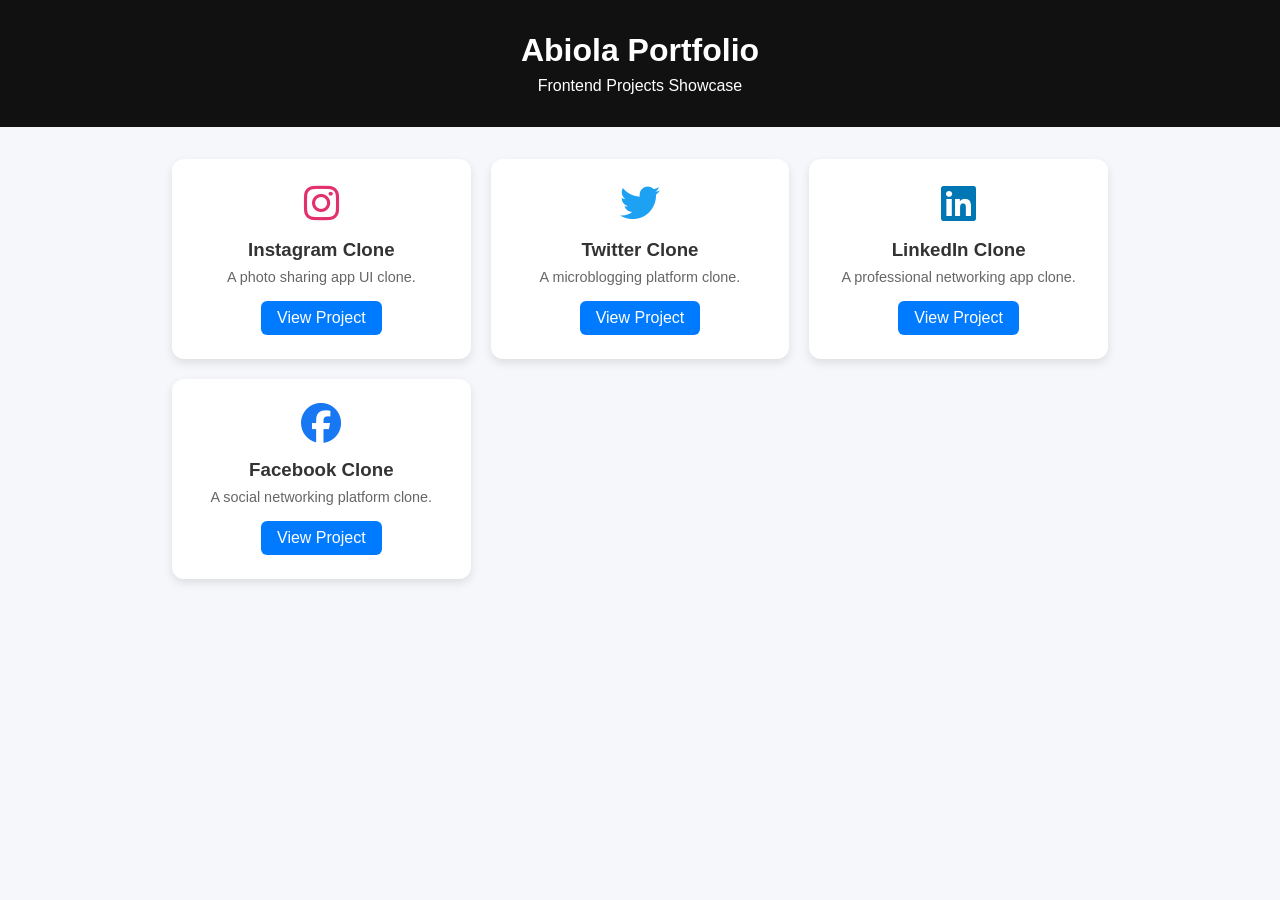
==== index.html @ 4d14a5b1 "Second Commit" ====
<!DOCTYPE html>
<html lang="en">

<head>
  <meta charset="UTF-8">
  <meta name="viewport" content="width=device-width, initial-scale=1.0">
  <title>My Portfolio</title>

  <!-- Font Awesome -->
  <link rel="stylesheet" href="https://cdnjs.cloudflare.com/ajax/libs/font-awesome/6.5.0/css/all.min.css">
  <link rel="stylesheet" href="style.css">
</head>

<body>

  <header>
    <h1>Abiola Portfolio</h1>
    <p>Frontend Projects Showcase</p>
  </header>

  <section class="container">

    <div class="card">
      <i class="fab fa-instagram instagram"></i>
      <h3>Instagram Clone</h3>
      <p>A photo sharing app UI clone.</p>
      <a href="..//Socials/Instagram/index.html" target="_blank">View Project</a>
    </div>

    <div class="card">
      <i class="fab fa-twitter twitter"></i>
      <h3>Twitter Clone</h3>
      <p>A microblogging platform clone.</p>
      <a href="..//Socials/Twitter/index.html" target="_blank">View Project</a>
    </div>

    <div class="card">
      <i class="fab fa-linkedin linkedin"></i>
      <h3>LinkedIn Clone</h3>
      <p>A professional networking app clone.</p>
      <a href="..//Socials/LinkedIn/index.html" target="_blank">View Project</a>
    </div>

    <div class="card">
      <i class="fab fa-facebook facebook"></i>
      <h3>Facebook Clone</h3>
      <p>A social networking platform clone.</p>
      <a href="..//Socials/Facebook/index.html" target="_blank">View Project</a>
    </div>

  </section>

</body>

</html>
---- style.css ----
* {
   margin: 0;
   padding: 0;
   box-sizing: border-box;
   font-family: Arial, sans-serif;
 }

 body {
   background: #f5f7fa;
   color: #333;
 }

 header {
   text-align: center;
   padding: 2rem;
   background: #111;
   color: #fff;
 }

 header h1 {
   margin-bottom: 0.5rem;
 }

 .container {
   display: grid;
   grid-template-columns: repeat(auto-fit, minmax(250px, 1fr));
   gap: 20px;
   padding: 2rem;
   max-width: 1000px;
   margin: auto;
 }

 .card {
   background: #fff;
   border-radius: 12px;
   padding: 1.5rem;
   text-align: center;
   box-shadow: 0 4px 10px rgba(0, 0, 0, 0.1);
   transition: transform 0.2s, box-shadow 0.2s;
 }

 .card:hover {
   transform: translateY(-5px);
   box-shadow: 0 8px 18px rgba(0, 0, 0, 0.15);
 }

 .card i {
   font-size: 2.5rem;
   margin-bottom: 1rem;
 }

 .card h3 {
   margin-bottom: 0.5rem;
 }

 .card p {
   font-size: 0.9rem;
   margin-bottom: 1rem;
   color: #666;
 }

 .card a {
   display: inline-block;
   text-decoration: none;
   color: #fff;
   background: #007bff;
   padding: 0.5rem 1rem;
   border-radius: 6px;
   transition: background 0.2s;
 }

 .card a:hover {
   background: #0056b3;
 }

 /* Brand colors */
 .instagram {
   color: #E1306C;
 }

 .twitter {
   color: #1DA1F2;
 }

 .linkedin {
   color: #0077B5;
 }

 .facebook {
   color: #1877F2;
 }
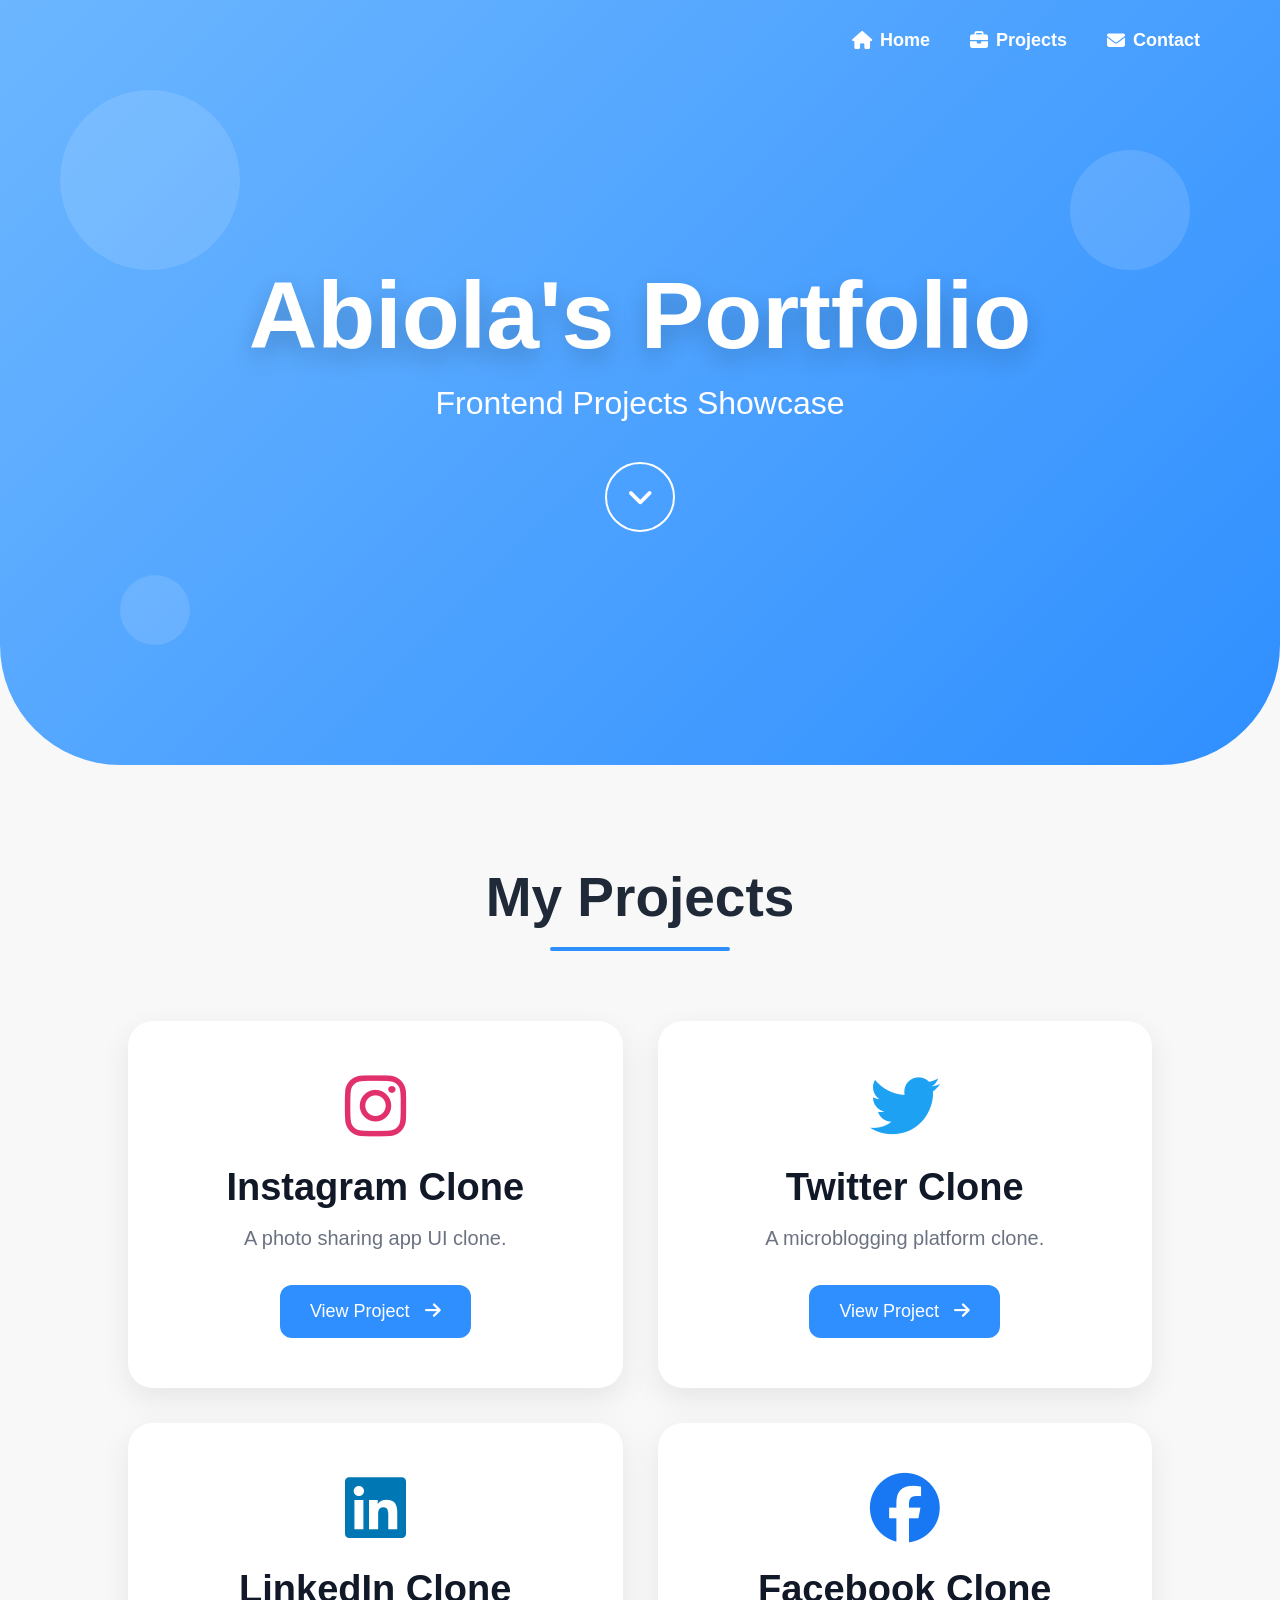
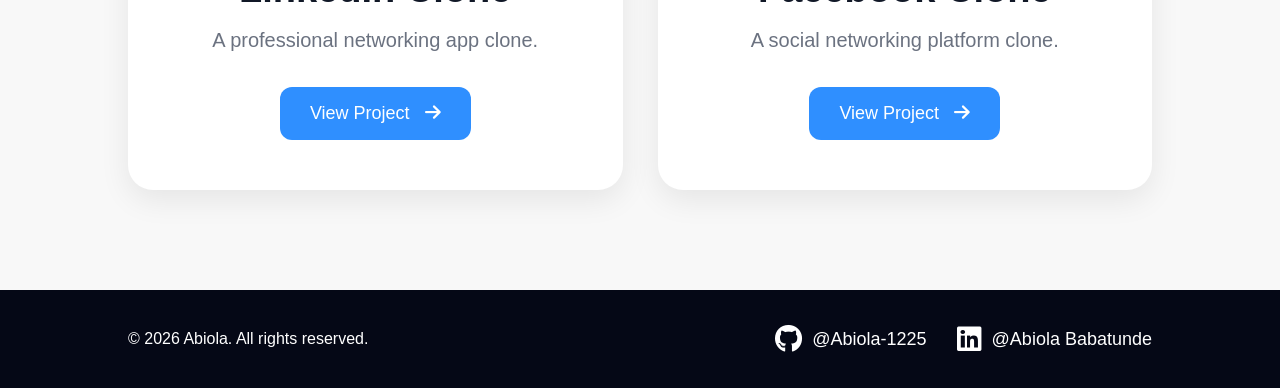
==== commit 08190c4e: "final1" ====
--- a/index.html
+++ b/index.html
@@ -2,54 +2,159 @@
 <html lang="en">
 
 <head>
-  <meta charset="UTF-8">
-  <meta name="viewport" content="width=device-width, initial-scale=1.0">
-  <title>My Portfolio</title>
+  <meta charset="UTF-8" />
+  <meta name="viewport" content="width=device-width, initial-scale=1.0" />
+  <title>Abiola Portfolio</title>
 
-  <!-- Font Awesome -->
-  <link rel="stylesheet" href="https://cdnjs.cloudflare.com/ajax/libs/font-awesome/6.5.0/css/all.min.css">
-  <link rel="stylesheet" href="style.css">
+  <!-- FONT AWESOME -->
+  <link rel="stylesheet" href="https://cdnjs.cloudflare.com/ajax/libs/font-awesome/6.5.1/css/all.min.css" />
+
+  <!-- CSS -->
+  <link rel="stylesheet" href="style.css" />
 </head>
 
 <body>
 
-  <header>
-    <h1>Abiola Portfolio</h1>
-    <p>Frontend Projects Showcase</p>
-  </header>
+  <!-- HERO SECTION -->
+  <section class="hero">
 
-  <section class="container">
+    <!-- NAVBAR -->
+    <nav class="navbar">
+      <a href="#"><i class="fas fa-home"></i> Home</a>
+      <a href="#"><i class="fas fa-briefcase"></i> Projects</a>
+      <a href="#"><i class="fas fa-envelope"></i> Contact</a>
+    </nav>
 
-    <div class="card">
-      <i class="fab fa-instagram instagram"></i>
-      <h3>Instagram Clone</h3>
-      <p>A photo sharing app UI clone.</p>
-      <a href="..//Socials/Instagram/index.html" target="_blank">View Project</a>
+    <!-- HERO CONTENT -->
+    <div class="hero-content">
+
+      <h1 class="main-title">
+        Abiola's Portfolio
+      </h1>
+
+      <p class="subtitle">
+        Frontend Projects Showcase
+      </p>
+
+      <div class="scroll-btn">
+        <i class="fas fa-angle-down"></i>
+      </div>
+
     </div>
 
-    <div class="card">
-      <i class="fab fa-twitter twitter"></i>
-      <h3>Twitter Clone</h3>
-      <p>A microblogging platform clone.</p>
-      <a href="..//Socials/Twitter/index.html" target="_blank">View Project</a>
-    </div>
+    <!-- FLOATING CIRCLES -->
+    <div class="circle one"></div>
+    <div class="circle two"></div>
+    <div class="circle three"></div>
 
-    <div class="card">
-      <i class="fab fa-linkedin linkedin"></i>
-      <h3>LinkedIn Clone</h3>
-      <p>A professional networking app clone.</p>
-      <a href="..//Socials/LinkedIn/index.html" target="_blank">View Project</a>
-    </div>
+  </section>
 
-    <div class="card">
-      <i class="fab fa-facebook facebook"></i>
-      <h3>Facebook Clone</h3>
-      <p>A social networking platform clone.</p>
-      <a href="..//Socials/Facebook/index.html" target="_blank">View Project</a>
+  <!-- PROJECT SECTION -->
+  <section class="projects">
+
+    <h2 class="project-title">
+      My Projects
+    </h2>
+
+    <div class="line"></div>
+
+    <div class="project-grid">
+
+      <!-- INSTAGRAM -->
+      <div class="card">
+        <i class="fab fa-instagram icon instagram"></i>
+
+        <h3>Instagram Clone</h3>
+
+        <p>
+          A photo sharing app UI clone.
+        </p>
+        <a href="./Instagram/index.html" target="_blank">
+          <button>
+            View Project
+            <i class="fas fa-arrow-right"></i>
+          </button>
+        </a>
+      </div>
+
+      <!-- TWITTER -->
+      <div class="card">
+        <i class="fab fa-twitter icon twitter"></i>
+
+        <h3>Twitter Clone</h3>
+
+        <p>
+          A microblogging platform clone.
+        </p>
+        <a href="./Twitter/index.html" target="_blank">
+          <button>
+            View Project
+            <i class="fas fa-arrow-right"></i>
+          </button>
+        </a>
+      </div>
+
+      <!-- LINKEDIN -->
+      <div class="card">
+        <i class="fab fa-linkedin icon linkedin"></i>
+
+        <h3>LinkedIn Clone</h3>
+
+        <p>
+          A professional networking app clone.
+        </p>
+        <a href="./LinkedIn/index.html" target="_blank">
+          <button>
+            View Project
+            <i class="fas fa-arrow-right"></i>
+          </button>
+        </a>
+      </div>
+
+      <!-- FACEBOOK -->
+      <div class="card">
+        <i class="fab fa-facebook icon facebook"></i>
+
+        <h3>Facebook Clone</h3>
+
+        <p>
+          A social networking platform clone.
+        </p>
+        <a href="./Facebook/index.html" target="_blank">
+          <button>
+            View Project
+            <i class="fas fa-arrow-right"></i>
+          </button>
+        </a>
+      </div>
+
     </div>
 
   </section>
 
+  <!-- FOOTER -->
+  <footer>
+
+    <p>
+      © 2026 Abiola. All rights reserved.
+    </p>
+
+    <div class="socials">
+
+      <a href="#">
+        <i class="fab fa-github"></i>
+        @Abiola-1225
+      </a>
+
+      <a href="#">
+        <i class="fab fa-linkedin"></i>
+        @Abiola Babatunde
+      </a>
+
+    </div>
+
+  </footer>
+
 </body>
 
 </html>
--- a/style.css
+++ b/style.css
@@ -1,91 +1,341 @@
- * {
-   margin: 0;
-   padding: 0;
-   box-sizing: border-box;
-   font-family: Arial, sans-serif;
- }
-
- body {
-   background: #f5f7fa;
-   color: #333;
- }
-
- header {
-   text-align: center;
-   padding: 2rem;
-   background: #111;
-   color: #fff;
- }
-
- header h1 {
-   margin-bottom: 0.5rem;
- }
-
- .container {
-   display: grid;
-   grid-template-columns: repeat(auto-fit, minmax(250px, 1fr));
-   gap: 20px;
-   padding: 2rem;
-   max-width: 1000px;
-   margin: auto;
- }
-
- .card {
-   background: #fff;
-   border-radius: 12px;
-   padding: 1.5rem;
-   text-align: center;
-   box-shadow: 0 4px 10px rgba(0, 0, 0, 0.1);
-   transition: transform 0.2s, box-shadow 0.2s;
- }
-
- .card:hover {
-   transform: translateY(-5px);
-   box-shadow: 0 8px 18px rgba(0, 0, 0, 0.15);
- }
-
- .card i {
-   font-size: 2.5rem;
-   margin-bottom: 1rem;
- }
-
- .card h3 {
-   margin-bottom: 0.5rem;
- }
-
- .card p {
-   font-size: 0.9rem;
-   margin-bottom: 1rem;
-   color: #666;
- }
-
- .card a {
-   display: inline-block;
-   text-decoration: none;
-   color: #fff;
-   background: #007bff;
-   padding: 0.5rem 1rem;
-   border-radius: 6px;
-   transition: background 0.2s;
- }
-
- .card a:hover {
-   background: #0056b3;
- }
-
- /* Brand colors */
- .instagram {
-   color: #E1306C;
- }
-
- .twitter {
-   color: #1DA1F2;
- }
-
- .linkedin {
-   color: #0077B5;
- }
-
- .facebook {
-   color: #1877F2;
- }+* {
+  margin: 0;
+  padding: 0;
+  box-sizing: border-box;
+  font-family: 'Segoe UI', sans-serif;
+}
+
+body {
+  background: #f8f8f8;
+  overflow-x: hidden;
+}
+
+/* HERO SECTION */
+
+.hero {
+  position: relative;
+  min-height: 85vh;
+  background: linear-gradient(135deg,
+      #6cb6ff,
+      #2f8fff);
+  overflow: hidden;
+  border-bottom-left-radius: 120px;
+  border-bottom-right-radius: 120px;
+}
+
+/* NAVBAR */
+
+.navbar {
+  display: flex;
+  justify-content: flex-end;
+  gap: 40px;
+  padding: 30px 80px;
+}
+
+.navbar a {
+  text-decoration: none;
+  color: white;
+  font-size: 18px;
+  font-weight: 600;
+  display: flex;
+  align-items: center;
+  gap: 8px;
+  position: relative;
+  transition: 0.3s;
+}
+
+.navbar a::after {
+  content: '';
+  position: absolute;
+  width: 0%;
+  height: 3px;
+  background: white;
+  left: 0;
+  bottom: -8px;
+  border-radius: 10px;
+  transition: 0.3s;
+}
+
+.navbar a:hover::after {
+  width: 100%;
+}
+
+/* HERO CONTENT */
+
+.hero-content {
+  height: 70vh;
+  display: flex;
+  flex-direction: column;
+  justify-content: center;
+  align-items: center;
+  text-align: center;
+  color: white;
+  position: relative;
+  z-index: 10;
+}
+
+/* POP OUT ANIMATION */
+
+.main-title {
+  font-size: 95px;
+  font-weight: 800;
+  text-shadow:
+    0 10px 25px rgba(0, 0, 0, 0.2);
+
+  animation: popUp 1.2s ease;
+}
+
+@keyframes popUp {
+  0% {
+    transform: scale(0.5);
+    opacity: 0;
+  }
+
+  60% {
+    transform: scale(1.1);
+  }
+
+  100% {
+    transform: scale(1);
+    opacity: 1;
+  }
+}
+
+.subtitle {
+  font-size: 32px;
+  margin-top: 15px;
+  font-weight: 400;
+}
+
+/* SCROLL BUTTON */
+
+.scroll-btn {
+  margin-top: 40px;
+  width: 70px;
+  height: 70px;
+  border: 2px solid white;
+  border-radius: 50%;
+  display: flex;
+  justify-content: center;
+  align-items: center;
+  font-size: 30px;
+  cursor: pointer;
+  transition: 0.4s;
+  animation: bounce 2s infinite;
+}
+
+.scroll-btn:hover {
+  background: white;
+  color: #2f8fff;
+}
+
+@keyframes bounce {
+
+  0%,
+  100% {
+    transform: translateY(0);
+  }
+
+  50% {
+    transform: translateY(12px);
+  }
+}
+
+/* FLOATING CIRCLES */
+
+.circle {
+  position: absolute;
+  border-radius: 50%;
+  background: rgba(255, 255, 255, 0.12);
+}
+
+.one {
+  width: 180px;
+  height: 180px;
+  top: 90px;
+  left: 60px;
+}
+
+.two {
+  width: 120px;
+  height: 120px;
+  top: 150px;
+  right: 90px;
+}
+
+.three {
+  width: 70px;
+  height: 70px;
+  bottom: 120px;
+  left: 120px;
+}
+
+/* PROJECT SECTION */
+
+.projects {
+  padding: 100px 10%;
+}
+
+.project-title {
+  text-align: center;
+  font-size: 55px;
+  color: #1f2937;
+}
+
+.line {
+  width: 180px;
+  height: 4px;
+  background: #2f8fff;
+  margin: 18px auto 70px;
+  border-radius: 10px;
+}
+
+/* GRID */
+
+.project-grid {
+  display: grid;
+  grid-template-columns: repeat(2, 1fr);
+  gap: 35px;
+}
+
+/* CARD */
+
+.card {
+  background: white;
+  padding: 50px 30px;
+  border-radius: 25px;
+  text-align: center;
+  transition: 0.4s;
+  box-shadow:
+    0 10px 30px rgba(0, 0, 0, 0.08);
+}
+
+.card:hover {
+  transform: translateY(-12px);
+  box-shadow:
+    0 20px 45px rgba(0, 0, 0, 0.12);
+}
+
+.icon {
+  font-size: 70px;
+  margin-bottom: 25px;
+}
+
+/* ICON COLORS */
+
+.instagram {
+  color: #e1306c;
+}
+
+.twitter {
+  color: #1da1f2;
+}
+
+.linkedin {
+  color: #0077b5;
+}
+
+.facebook {
+  color: #1877f2;
+}
+
+/* CARD TEXT */
+
+.card h3 {
+  font-size: 38px;
+  margin-bottom: 18px;
+  color: #111827;
+}
+
+.card p {
+  color: #6b7280;
+  font-size: 20px;
+  margin-bottom: 35px;
+}
+
+/* BUTTON */
+
+.card button {
+  border: none;
+  background: #2f8fff;
+  color: white;
+  padding: 16px 30px;
+  border-radius: 12px;
+  font-size: 18px;
+  cursor: pointer;
+  transition: 0.3s;
+}
+
+.card button:hover {
+  background: #1877f2;
+  transform: scale(1.05);
+}
+
+.card button i {
+  margin-left: 10px;
+}
+
+/* FOOTER */
+
+footer {
+  background: #050816;
+  color: white;
+  padding: 35px 10%;
+  display: flex;
+  justify-content: space-between;
+  align-items: center;
+  flex-wrap: wrap;
+  gap: 20px;
+}
+
+.socials {
+  display: flex;
+  gap: 30px;
+}
+
+.socials a {
+  color: white;
+  text-decoration: none;
+  display: flex;
+  align-items: center;
+  gap: 10px;
+  transition: 0.3s;
+  font-size: 18px;
+}
+
+.socials a:hover {
+  color: #60a5fa;
+}
+
+.socials i {
+  font-size: 28px;
+}
+
+/* RESPONSIVE */
+
+@media(max-width:900px) {
+
+  .main-title {
+    font-size: 60px;
+  }
+
+  .subtitle {
+    font-size: 24px;
+  }
+
+  .project-grid {
+    grid-template-columns: 1fr;
+  }
+
+  .navbar {
+    justify-content: center;
+    padding: 30px;
+    gap: 20px;
+    flex-wrap: wrap;
+  }
+
+  footer {
+    flex-direction: column;
+    text-align: center;
+  }
+}
